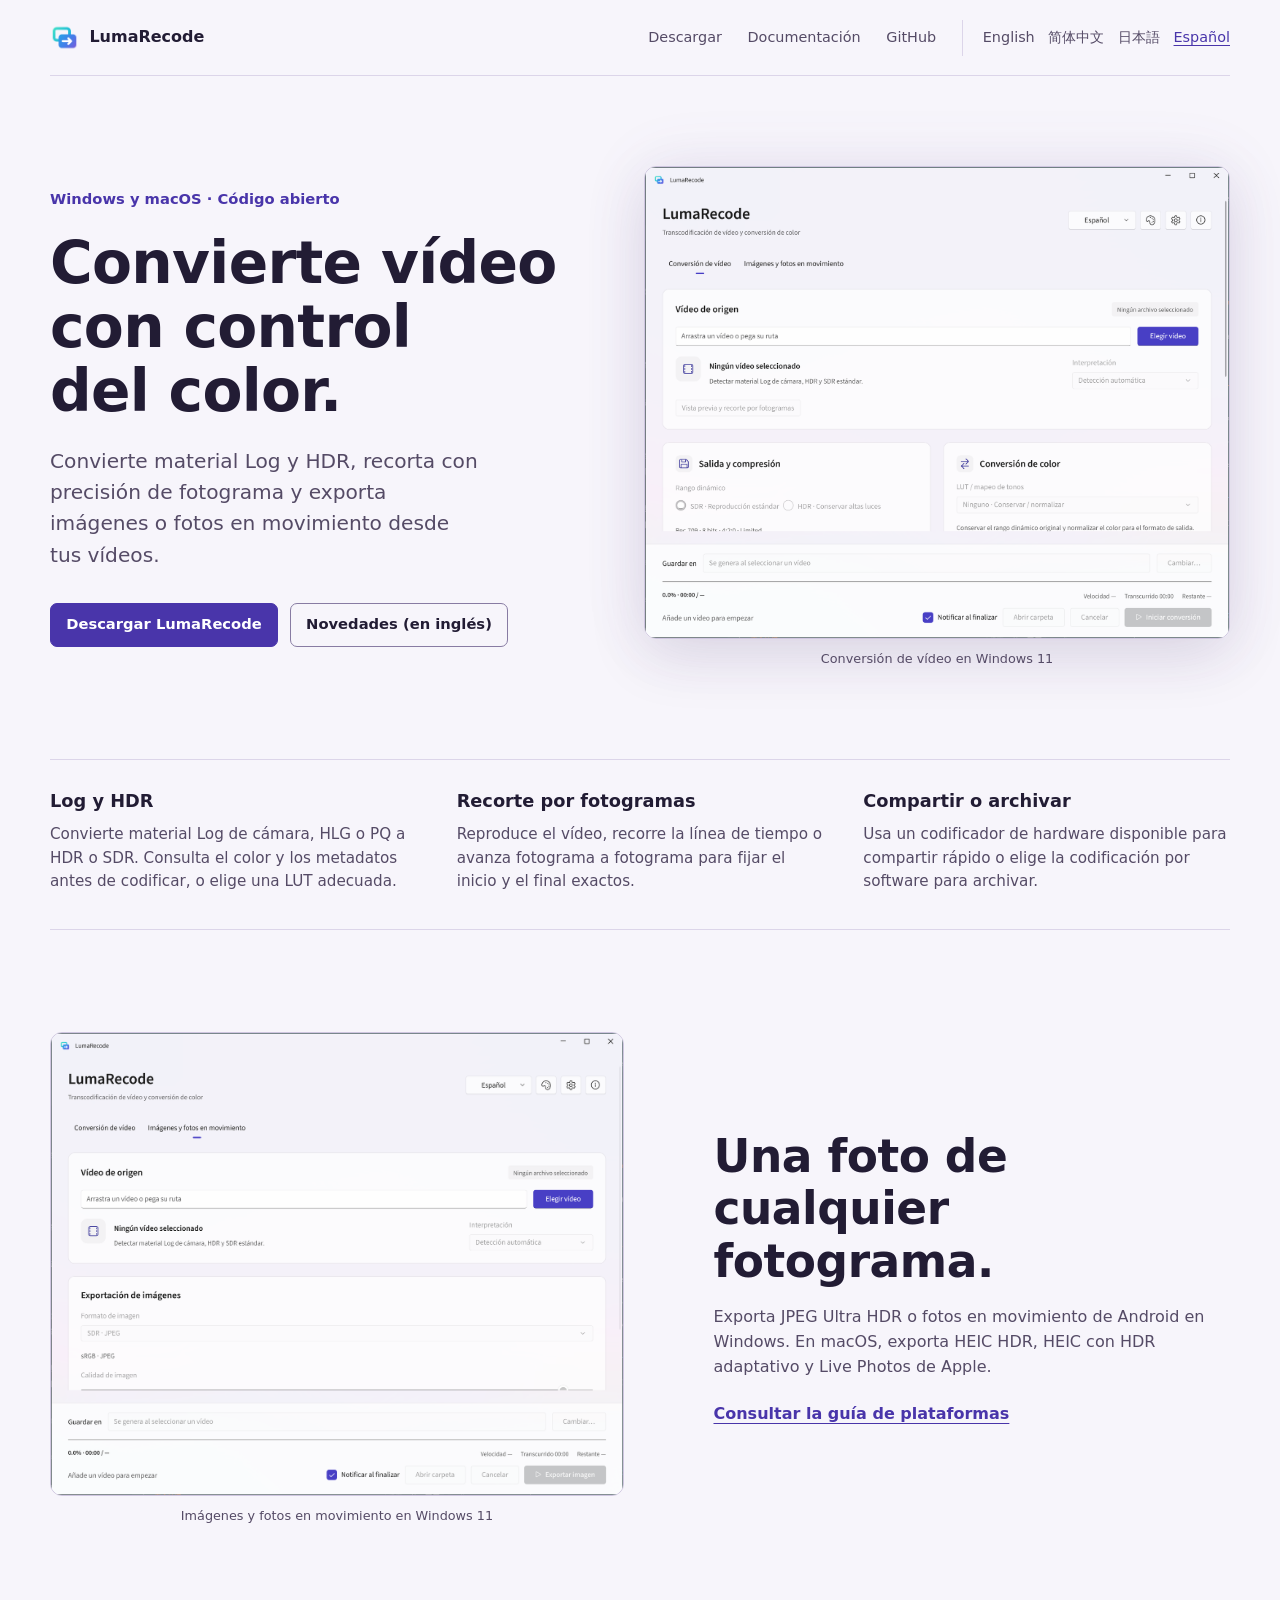
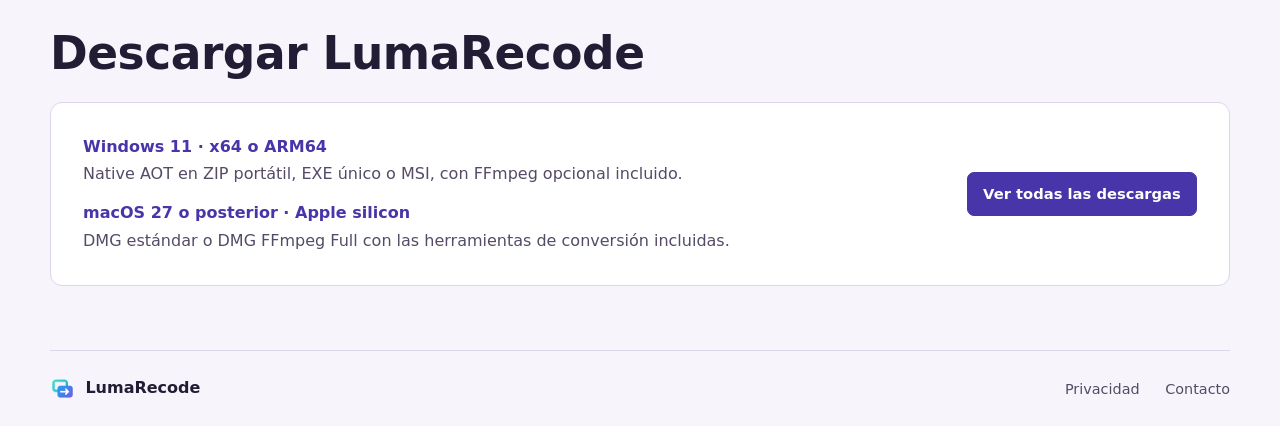
==== site/es/index.html @ 0689e2ec "Localize the website and follow the system appearance Co-authored-by: codex <197952311+codex@users.n" ====
<!doctype html>
<html lang="es">
<head>
  <meta charset="utf-8">
  <meta name="viewport" content="width=device-width, initial-scale=1">
  <meta name="color-scheme" content="light dark">
  <meta name="description" content="LumaRecode es un transcodificador de vídeo de código abierto para Windows y macOS. Convierte material Log y HDR, recorta por fotogramas y exporta imágenes.">
  <link rel="canonical" href="https://lumarecode.miku552.top/es/">
  <link rel="alternate" hreflang="en" href="https://lumarecode.miku552.top/">
  <link rel="alternate" hreflang="zh-Hans" href="https://lumarecode.miku552.top/zh/">
  <link rel="alternate" hreflang="ja" href="https://lumarecode.miku552.top/ja/">
  <link rel="alternate" hreflang="es" href="https://lumarecode.miku552.top/es/">
  <link rel="alternate" hreflang="x-default" href="https://lumarecode.miku552.top/">
  <script src="../language.js"></script>
  <link rel="icon" href="../assets/lumarecode.png" type="image/png">
  <link rel="stylesheet" href="../style.css">
  <title>LumaRecode · Transcodificación de vídeo para Windows y macOS</title>
</head>
<body>
  <a class="skip" href="#main">Saltar al contenido</a>
  <header class="wrap topbar">
    <a class="brand" href="./"><img src="../assets/lumarecode.png" width="29" height="29" alt="">LumaRecode</a>
    <div class="site-nav">
      <nav aria-label="Principal">
        <a href="#downloads">Descargar</a>
        <a href="https://github.com/MIKU552/LumaRecode/blob/main/docs/readme/es.md">Documentación</a>
        <a href="https://github.com/MIKU552/LumaRecode">GitHub</a>
      </nav>
      <nav class="locale-nav" aria-label="Idioma">
        <a href="../?lang=en" data-language="en" lang="en" hreflang="en">English</a>
        <a href="../zh/" data-language="zh" lang="zh-Hans" hreflang="zh-Hans">简体中文</a>
        <a href="../ja/" data-language="ja" lang="ja" hreflang="ja">日本語</a>
        <a href="./" data-language="es" lang="es" hreflang="es" aria-current="page">Español</a>
      </nav>
    </div>
  </header>
  <main id="main">
    <section class="wrap hero">
      <div class="intro">
        <p class="platforms">Windows y macOS · Código abierto</p>
        <h1>Convierte vídeo con control del color.</h1>
        <p class="lede">Convierte material Log y HDR, recorta con precisión de fotograma y exporta imágenes o fotos en movimiento desde tus vídeos.</p>
        <div class="actions">
          <a class="button filled" href="#downloads">Descargar LumaRecode</a>
          <a class="button" href="https://github.com/MIKU552/LumaRecode/blob/main/CHANGELOG.md#english" hreflang="en">Novedades (en inglés)</a>
        </div>
      </div>
      <figure class="hero-shot">
        <picture>
          <source media="(prefers-color-scheme: light)" srcset="../assets/windows-conversion-es-light.webp">
          <img src="../assets/windows-conversion-es.webp" width="1600" height="1291" fetchpriority="high" alt="Interfaz en español de LumaRecode para Windows, con el vídeo de origen y las opciones de conversión">
        </picture>
        <figcaption>Conversión de vídeo en Windows 11</figcaption>
      </figure>
    </section>
    <section class="wrap workflow" aria-label="Funciones">
      <div>
        <h2>Log y HDR</h2>
        <p>Convierte material Log de cámara, HLG o PQ a HDR o SDR. Consulta el color y los metadatos antes de codificar, o elige una LUT adecuada.</p>
      </div>
      <div>
        <h2>Recorte por fotogramas</h2>
        <p>Reproduce el vídeo, recorre la línea de tiempo o avanza fotograma a fotograma para fijar el inicio y el final exactos.</p>
      </div>
      <div>
        <h2>Compartir o archivar</h2>
        <p>Usa un codificador de hardware disponible para compartir rápido o elige la codificación por software para archivar.</p>
      </div>
    </section>
    <section class="wrap photos">
      <figure>
        <picture>
          <source media="(prefers-color-scheme: light)" srcset="../assets/windows-photos-es-light.webp">
          <img src="../assets/windows-photos-es.webp" width="1400" height="1129" loading="lazy" alt="Pestaña Imágenes y fotos en movimiento en la versión de LumaRecode para Windows en español">
        </picture>
        <figcaption>Imágenes y fotos en movimiento en Windows 11</figcaption>
      </figure>
      <div>
        <h2>Una foto de cualquier fotograma.</h2>
        <p>Exporta JPEG Ultra HDR o fotos en movimiento de Android en Windows. En macOS, exporta HEIC HDR, HEIC con HDR adaptativo y Live Photos de Apple.</p>
        <a class="text-link" href="https://github.com/MIKU552/LumaRecode/blob/main/docs/readme/es.md">Consultar la guía de plataformas</a>
      </div>
    </section>
    <section class="wrap downloads" id="downloads">
      <h2>Descargar LumaRecode</h2>
      <div class="download-panel">
        <dl class="download-platforms">
          <div>
            <dt>Windows 11 · x64 o ARM64</dt>
            <dd>Native AOT en ZIP portátil, EXE único o MSI, con FFmpeg opcional incluido.</dd>
          </div>
          <div>
            <dt>macOS 27 o posterior · Apple silicon</dt>
            <dd>DMG estándar o DMG FFmpeg Full con las herramientas de conversión incluidas.</dd>
          </div>
        </dl>
        <a class="button filled" href="https://github.com/MIKU552/LumaRecode/releases/latest">Ver todas las descargas</a>
      </div>
    </section>
  </main>
  <footer class="wrap footer">
    <a class="brand" href="./"><img src="../assets/lumarecode.png" width="25" height="25" alt="">LumaRecode</a>
    <nav aria-label="LumaRecode">
      <a href="../privacy.html#es">Privacidad</a>
      <a href="mailto:lumarecode@miku552.top">Contacto</a>
    </nav>
  </footer>
</body>
</html>
---- site/style.css ----
:root {
  color-scheme: dark;
  font-family: system-ui, "Segoe UI", sans-serif;
  color: var(--text);
  background: #101017;
  --text: #f7f5ff;
  --muted: #b7b4c9;
  --line: #2c293b;
  --accent: #d1c2fb;
  --panel: #191823;
  --button-border: #494359;
  --button-hover: #252233;
  --button-hover-border: #82749d;
  --filled-text: #201733;
  --filled-hover: #e4d9ff;
  --image-border: #454158;
  --hero-shadow: 0 18px 68px #030208b0, 0 0 86px #51459832;
}

@media (prefers-color-scheme: light) {
  :root {
    color-scheme: light;
    background: #f7f5fb;
    --text: #221c34;
    --muted: #554b66;
    --line: #dcd5e9;
    --accent: #4935aa;
    --panel: #fff;
    --button-border: #887ca3;
    --button-hover: #eee9f8;
    --button-hover-border: #695b88;
    --filled-text: #fff;
    --filled-hover: #382682;
    --image-border: #cfc6e0;
    --hero-shadow: 0 18px 58px #3c25501f, 0 0 68px #7861b415;
  }
}

*, *::before, *::after { box-sizing: border-box; }
body { margin: 0; line-height: 1.55; }
a { color: inherit; text-underline-offset: .22em; }
a:focus-visible { outline: 2px solid var(--accent); outline-offset: 5px; }
img { display: block; max-width: 100%; height: auto; }
figure, h1, h2, h3, p { margin: 0; }
.wrap { width: min(1180px, calc(100% - 64px)); margin-inline: auto; }
.skip { position: absolute; left: 1rem; top: -5rem; padding: .7rem; background: var(--panel); z-index: 2; }
.skip:focus { top: 1rem; }

.topbar, .footer {
  display: flex;
  justify-content: space-between;
  align-items: center;
  gap: 1.5rem;
  min-height: 76px;
  padding-block: 16px;
}
.topbar { border-bottom: 1px solid var(--line); }
.brand { display: inline-flex; align-items: center; gap: .65rem; font-weight: 700; text-decoration: none; }
nav { display: flex; flex-wrap: wrap; gap: .65rem 1.6rem; color: var(--muted); font-size: .9rem; }
nav a { text-decoration: none; }
nav a:hover { color: var(--text); text-decoration: underline; }
.site-nav { display: flex; flex-wrap: wrap; gap: .55rem 1.6rem; align-items: center; justify-content: flex-end; }
.locale-nav { border-inline-start: 1px solid var(--line); padding-inline-start: 1.25rem; gap: .15rem .85rem; }
.locale-nav a { display: inline-flex; min-height: 36px; align-items: center; }
.locale-nav [aria-current="page"] { color: var(--accent); text-decoration: underline; }

.hero {
  display: grid;
  grid-template-columns: minmax(0, .95fr) minmax(0, 1.05fr);
  align-items: center;
  gap: clamp(2rem, 5vw, 5rem);
  padding-block: clamp(3.2rem, 7vw, 6.6rem);
}
.platforms { color: var(--accent); font-size: .92rem; font-weight: 600; }
.platforms { margin-bottom: 1.3rem; }
h1 {
  font-size: clamp(2.35rem, 4.55vw, 4.125rem);
  font-weight: 680;
  letter-spacing: -.012em;
  line-height: 1.1;
  text-wrap: balance;
}
h1:lang(zh), h1:lang(ja) { letter-spacing: .028em; line-height: 1.15; }
.hero h1:lang(en) { font-size: clamp(2.25rem, 4.15vw, 3.5rem); }
.lede { margin-top: 1.4rem; max-width: 34ch; font-size: clamp(1.06rem, 1.6vw, 1.26rem); }
p, figcaption { color: var(--muted); }
.actions { display: flex; flex-wrap: wrap; gap: .75rem; margin-top: 2rem; }
.button {
  display: inline-flex;
  align-items: center;
  justify-content: center;
  min-height: 44px;
  padding: .58rem .95rem;
  border: 1px solid var(--button-border);
  border-radius: 7px;
  font-size: .92rem;
  font-weight: 650;
  text-decoration: none;
}
.button:hover { background: var(--button-hover); border-color: var(--button-hover-border); }
.button.filled { border-color: var(--accent); background: var(--accent); color: var(--filled-text); }
.button.filled:hover { background: var(--filled-hover); }
.hero-shot img, .photos img {
  width: 100%;
  border: 1px solid var(--image-border);
  border-radius: 12px;
}
.hero-shot img { box-shadow: var(--hero-shadow); }
figcaption { margin-top: .65rem; text-align: center; font-size: .8rem; }

.workflow {
  display: grid;
  grid-template-columns: repeat(3, minmax(0, 1fr));
  gap: 1.6rem 2.5rem;
  padding-block: 1.8rem 2.2rem;
  border-block: 1px solid var(--line);
}
.workflow h2 { margin-bottom: .45rem; font-size: 1.11rem; }
.workflow p { font-size: .95rem; }
.photos {
  display: grid;
  grid-template-columns: minmax(0, 1fr) minmax(0, .9fr);
  align-items: center;
  gap: clamp(2rem, 7vw, 6rem);
  padding-block: clamp(3.5rem, 8vw, 7rem);
}
.photos h2, .downloads h2 { font-size: clamp(1.9rem, 3.55vw, 3.3rem); line-height: 1.15; letter-spacing: -.01em; }
.photos h2:lang(zh), .photos h2:lang(ja), .downloads h2:lang(zh), .downloads h2:lang(ja) { letter-spacing: .02em; }
.photos p { margin-block: 1.1rem 1.4rem; }
.text-link { color: var(--accent); font-weight: 600; }
.downloads { scroll-margin-top: 1.5rem; padding-bottom: 4rem; }
.download-panel {
  display: grid;
  grid-template-columns: minmax(0, 1fr) auto;
  align-items: center;
  gap: 1.25rem 2rem;
  margin-top: 1.35rem;
  padding: clamp(1.15rem, 3vw, 2rem);
  border: 1px solid var(--line);
  border-radius: 12px;
  background: var(--panel);
}
.download-platforms { display: grid; gap: .9rem; margin: 0; }
.download-platforms dt { color: var(--accent); font-weight: 600; }
.download-platforms dd { margin: .15rem 0 0; color: var(--muted); }
.footer { border-top: 1px solid var(--line); }
.policy { max-width: 780px; padding-block: 3rem; }
.policy section + section { margin-top: 3.5rem; }
.policy h1 { font-size: clamp(2rem, 5vw, 3rem); }
.policy h2 { font-size: 1.25rem; margin-top: 1.8rem; }
.policy p { margin-top: .7rem; }

@media (max-width: 830px) {
  .wrap { width: calc(100% - 40px); }
  .hero, .photos { grid-template-columns: 1fr; gap: 1.8rem; }
  .hero .lede { max-width: 50ch; }
  .photos > div { order: -1; }
}

@media (max-width: 560px) {
  .topbar, .footer { align-items: flex-start; flex-direction: column; gap: .9rem; }
  nav { gap: .55rem 1.05rem; }
  .site-nav { justify-content: flex-start; }
  .locale-nav { border-inline-start: 0; padding-inline-start: 0; }
  .workflow, .download-panel { grid-template-columns: 1fr; }
  .download-panel .button { justify-self: start; }
}

@media (max-width: 360px) {
  .headline-break { display: none; }
}
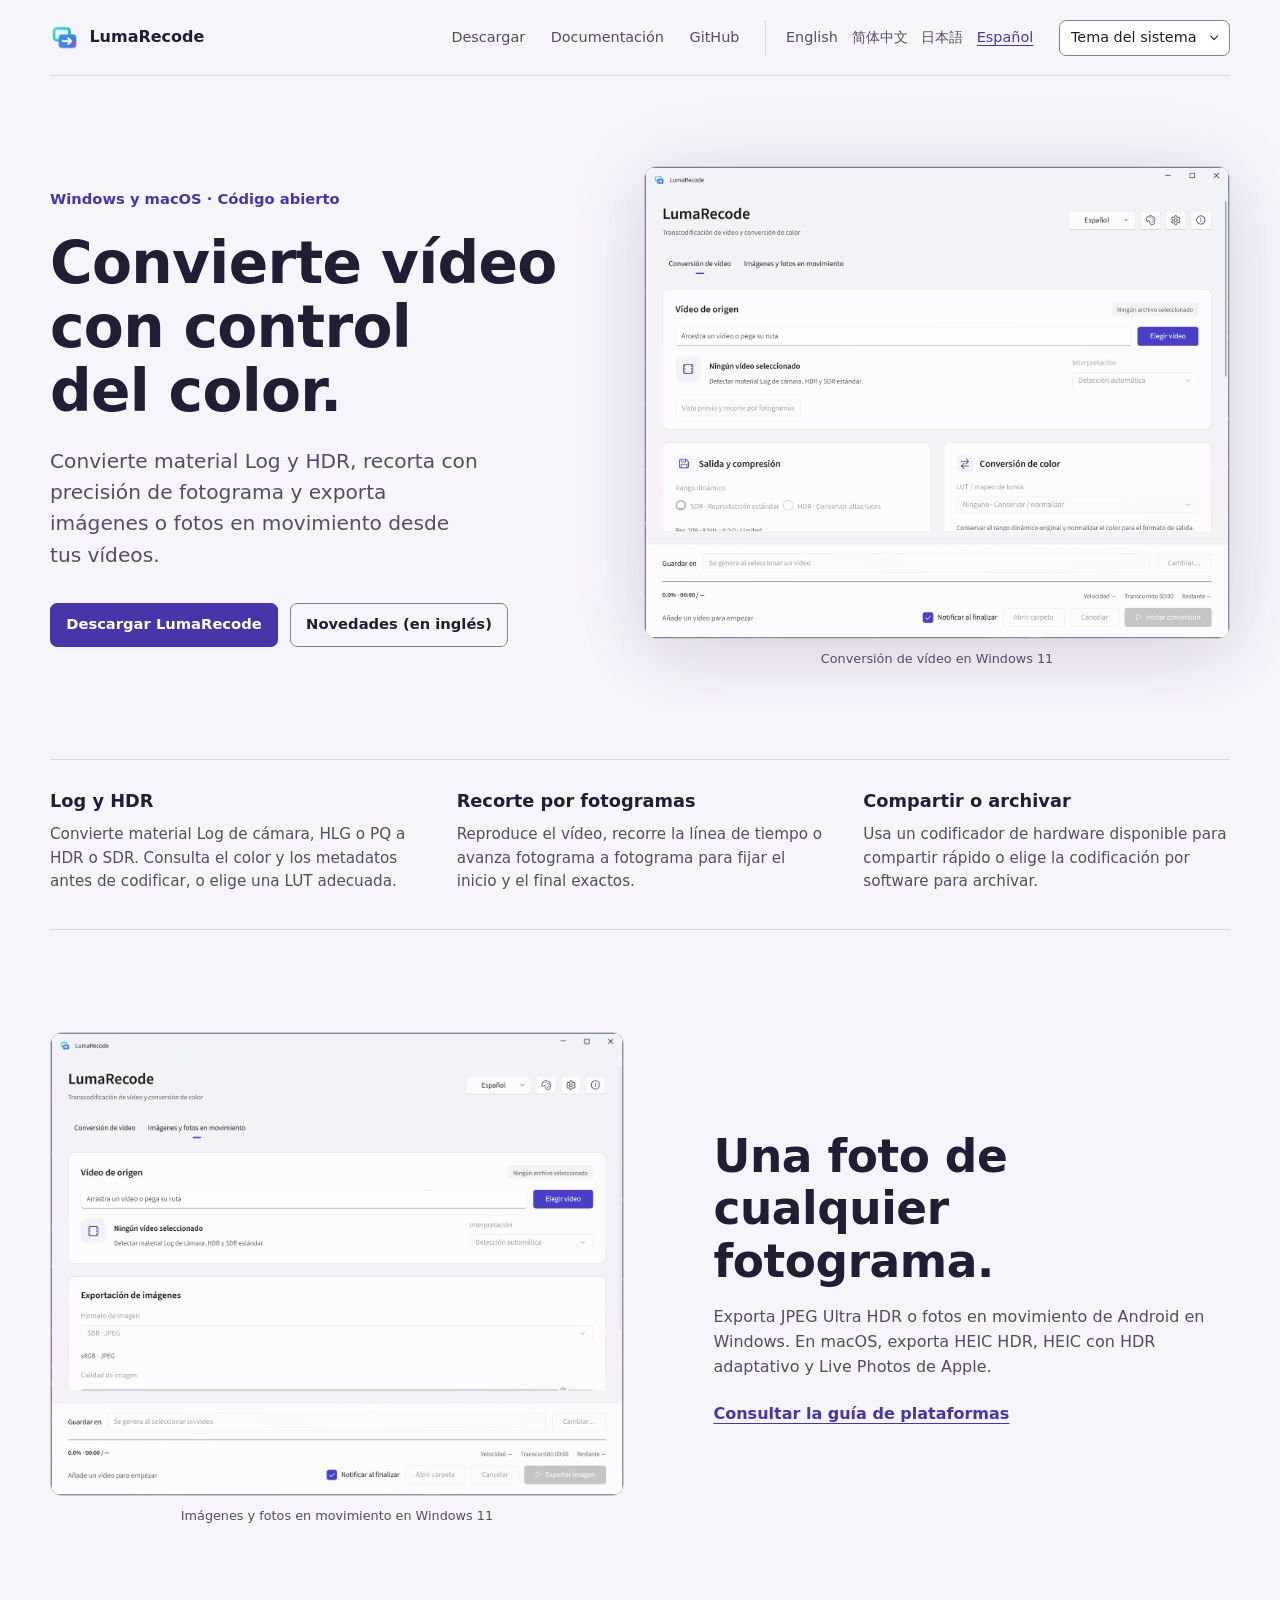
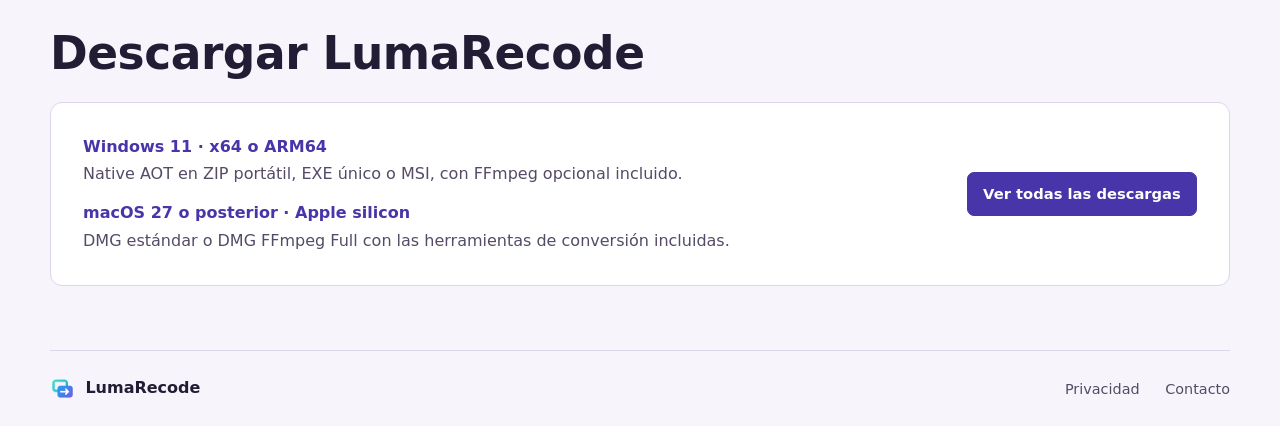
==== commit 07e5e7a2: "Add a persistent system, light and dark theme selector Co-authored-by: codex <197952311+codex@users." ====
--- a/site/es/index.html
+++ b/site/es/index.html
@@ -13,6 +13,7 @@
   <link rel="alternate" hreflang="x-default" href="https://lumarecode.miku552.top/">
   <script src="../language.js"></script>
   <link rel="icon" href="../assets/lumarecode.png" type="image/png">
+  <script src="../appearance.js"></script>
   <link rel="stylesheet" href="../style.css">
   <title>LumaRecode · Transcodificación de vídeo para Windows y macOS</title>
 </head>
@@ -32,6 +33,13 @@
         <a href="../ja/" data-language="ja" lang="ja" hreflang="ja">日本語</a>
         <a href="./" data-language="es" lang="es" hreflang="es" aria-current="page">Español</a>
       </nav>
+      <div class="theme-picker" hidden>
+        <select aria-label="Apariencia">
+          <option value="system">Tema del sistema</option>
+          <option value="light">Tema claro</option>
+          <option value="dark">Tema oscuro</option>
+        </select>
+      </div>
     </div>
   </header>
   <main id="main">
@@ -47,7 +55,7 @@
       </div>
       <figure class="hero-shot">
         <picture>
-          <source media="(prefers-color-scheme: light)" srcset="../assets/windows-conversion-es-light.webp">
+          <source data-light-screenshot media="(prefers-color-scheme: light)" srcset="../assets/windows-conversion-es-light.webp">
           <img src="../assets/windows-conversion-es.webp" width="1600" height="1291" fetchpriority="high" alt="Interfaz en español de LumaRecode para Windows, con el vídeo de origen y las opciones de conversión">
         </picture>
         <figcaption>Conversión de vídeo en Windows 11</figcaption>
@@ -70,7 +78,7 @@
     <section class="wrap photos">
       <figure>
         <picture>
-          <source media="(prefers-color-scheme: light)" srcset="../assets/windows-photos-es-light.webp">
+          <source data-light-screenshot media="(prefers-color-scheme: light)" srcset="../assets/windows-photos-es-light.webp">
           <img src="../assets/windows-photos-es.webp" width="1400" height="1129" loading="lazy" alt="Pestaña Imágenes y fotos en movimiento en la versión de LumaRecode para Windows en español">
         </picture>
         <figcaption>Imágenes y fotos en movimiento en Windows 11</figcaption>
--- a/site/style.css
+++ b/site/style.css
@@ -1,45 +1,30 @@
 :root {
-  color-scheme: dark;
+  color-scheme: light dark;
   font-family: system-ui, "Segoe UI", sans-serif;
   color: var(--text);
-  background: #101017;
-  --text: #f7f5ff;
-  --muted: #b7b4c9;
-  --line: #2c293b;
-  --accent: #d1c2fb;
-  --panel: #191823;
-  --button-border: #494359;
-  --button-hover: #252233;
-  --button-hover-border: #82749d;
-  --filled-text: #201733;
-  --filled-hover: #e4d9ff;
-  --image-border: #454158;
-  --hero-shadow: 0 18px 68px #030208b0, 0 0 86px #51459832;
+  background: light-dark(#f7f5fb, #101017);
+  --text: light-dark(#221c34, #f7f5ff);
+  --muted: light-dark(#554b66, #b7b4c9);
+  --line: light-dark(#dcd5e9, #2c293b);
+  --accent: light-dark(#4935aa, #d1c2fb);
+  --panel: light-dark(#fff, #191823);
+  --button-border: light-dark(#887ca3, #494359);
+  --button-hover: light-dark(#eee9f8, #252233);
+  --button-hover-border: light-dark(#695b88, #82749d);
+  --filled-text: light-dark(#fff, #201733);
+  --filled-hover: light-dark(#382682, #e4d9ff);
+  --image-border: light-dark(#cfc6e0, #454158);
+  --image-shadow: light-dark(#3c25501f, #030208b0);
+  --image-glow: light-dark(#7861b415, #51459832);
 }
 
-@media (prefers-color-scheme: light) {
-  :root {
-    color-scheme: light;
-    background: #f7f5fb;
-    --text: #221c34;
-    --muted: #554b66;
-    --line: #dcd5e9;
-    --accent: #4935aa;
-    --panel: #fff;
-    --button-border: #887ca3;
-    --button-hover: #eee9f8;
-    --button-hover-border: #695b88;
-    --filled-text: #fff;
-    --filled-hover: #382682;
-    --image-border: #cfc6e0;
-    --hero-shadow: 0 18px 58px #3c25501f, 0 0 68px #7861b415;
-  }
-}
+:root[data-appearance="light"] { color-scheme: light; }
+:root[data-appearance="dark"] { color-scheme: dark; }
 
 *, *::before, *::after { box-sizing: border-box; }
 body { margin: 0; line-height: 1.55; }
 a { color: inherit; text-underline-offset: .22em; }
-a:focus-visible { outline: 2px solid var(--accent); outline-offset: 5px; }
+a:focus-visible, .theme-picker select:focus-visible { outline: 2px solid var(--accent); outline-offset: 5px; }
 img { display: block; max-width: 100%; height: auto; }
 figure, h1, h2, h3, p { margin: 0; }
 .wrap { width: min(1180px, calc(100% - 64px)); margin-inline: auto; }
@@ -63,6 +48,33 @@
 .locale-nav { border-inline-start: 1px solid var(--line); padding-inline-start: 1.25rem; gap: .15rem .85rem; }
 .locale-nav a { display: inline-flex; min-height: 36px; align-items: center; }
 .locale-nav [aria-current="page"] { color: var(--accent); text-decoration: underline; }
+.theme-picker { display: inline-flex; position: relative; }
+.theme-picker[hidden] { display: none; }
+.theme-picker select {
+  appearance: none;
+  min-height: 36px;
+  padding: .28rem 2rem .28rem .7rem;
+  border: 1px solid var(--button-border);
+  border-radius: 7px;
+  background: var(--panel);
+  color: var(--text);
+  font: inherit;
+  font-size: .9rem;
+  cursor: pointer;
+}
+.theme-picker select:hover { background: var(--button-hover); border-color: var(--button-hover-border); }
+.theme-picker::after {
+  content: "";
+  position: absolute;
+  top: calc(50% - .28rem);
+  right: .8rem;
+  width: .38rem;
+  height: .38rem;
+  border-right: 1px solid;
+  border-bottom: 1px solid;
+  transform: rotate(45deg);
+  pointer-events: none;
+}
 
 .hero {
   display: grid;
@@ -105,7 +117,7 @@
   border: 1px solid var(--image-border);
   border-radius: 12px;
 }
-.hero-shot img { box-shadow: var(--hero-shadow); }
+.hero-shot img { box-shadow: 0 18px 68px var(--image-shadow), 0 0 86px var(--image-glow); }
 figcaption { margin-top: .65rem; text-align: center; font-size: .8rem; }
 
 .workflow {
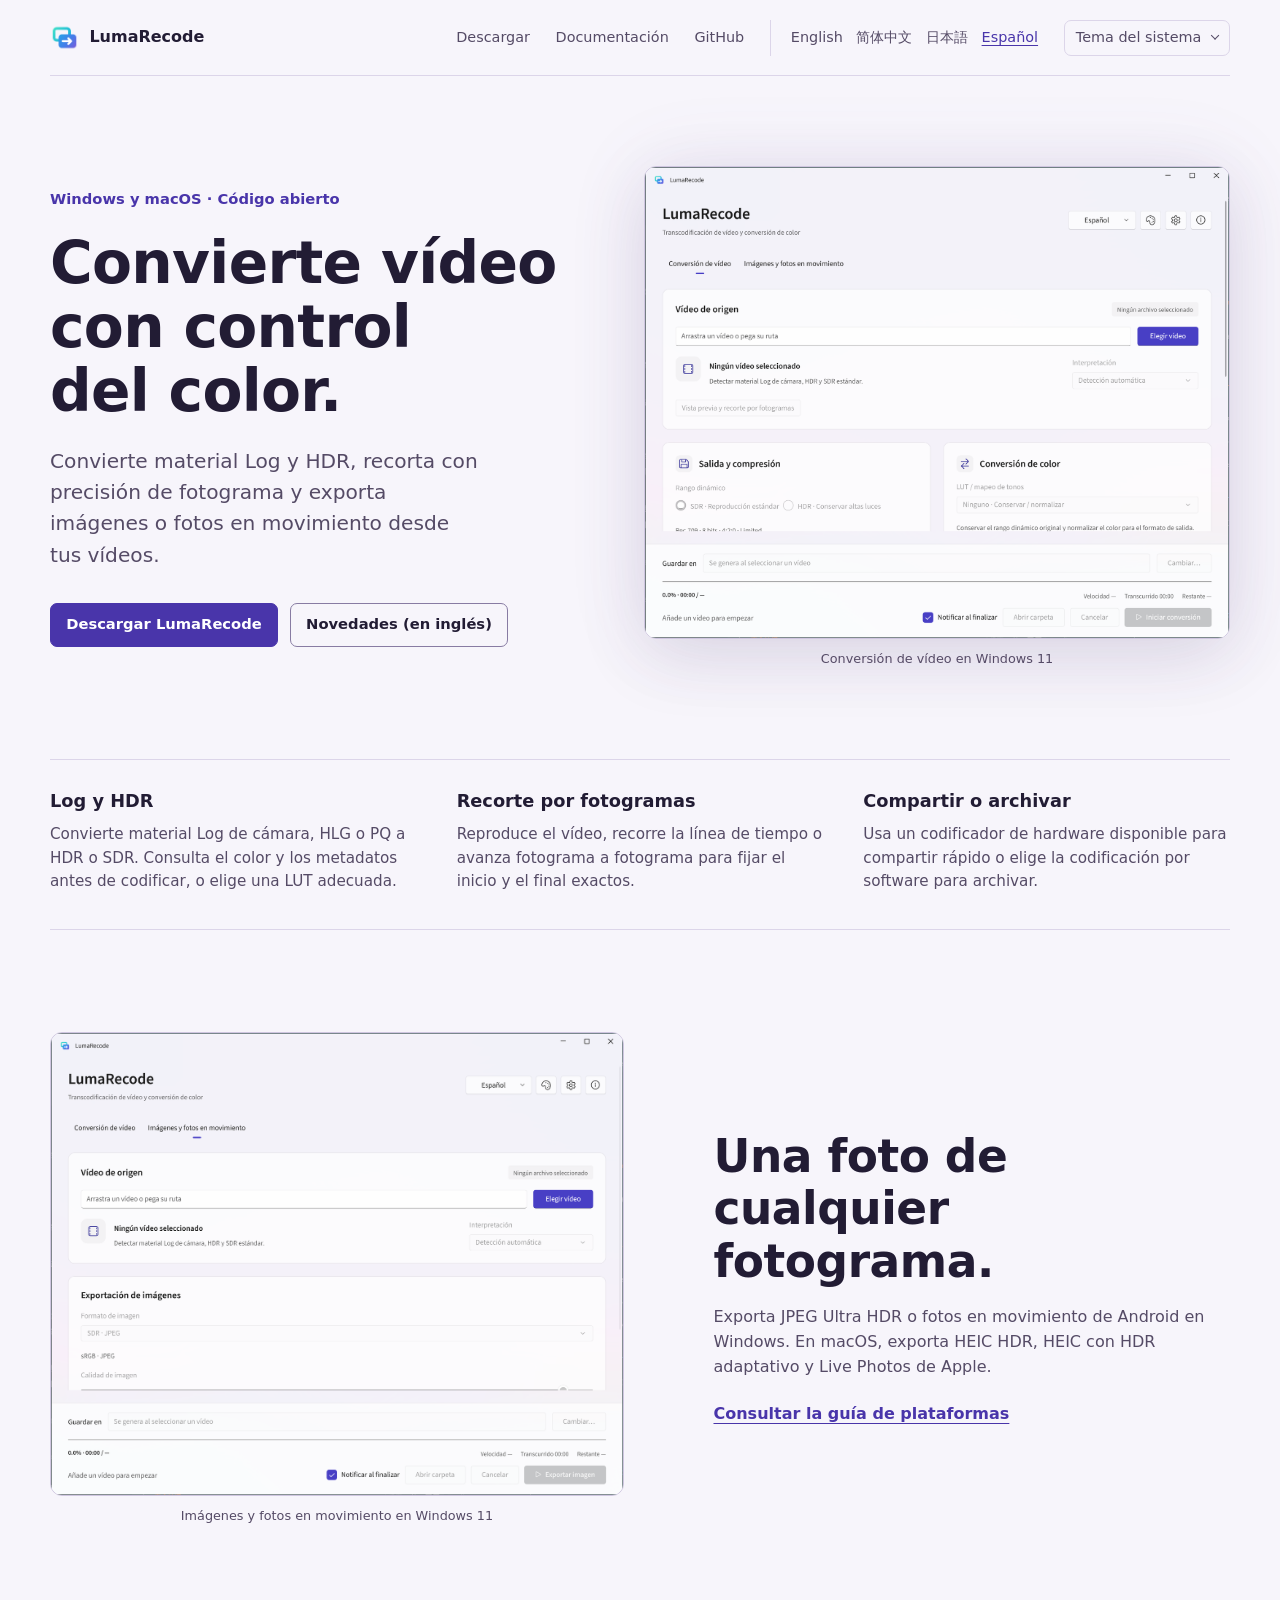
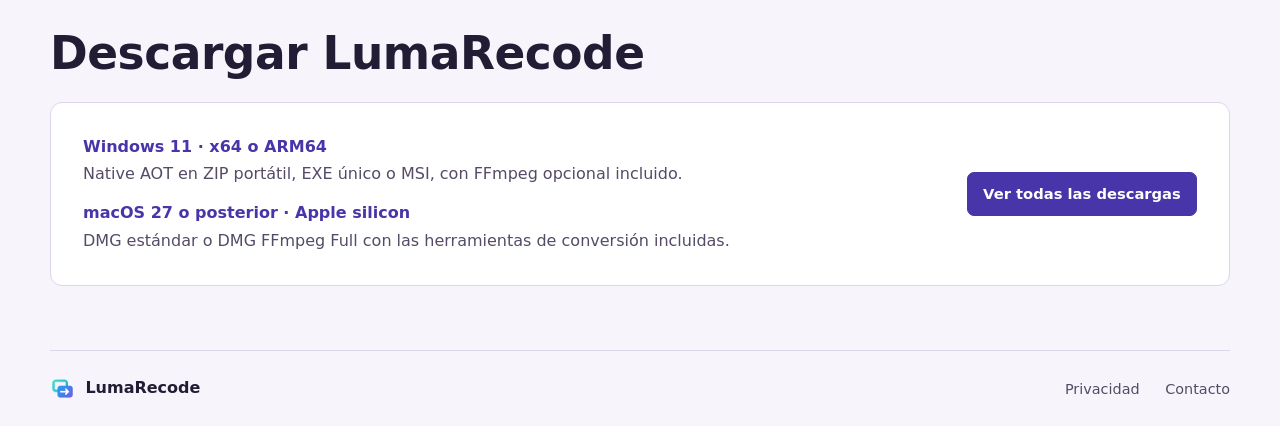
==== commit f8e28244: "Match the website appearance menu to the navigation Co-authored-by: codex <197952311+codex@users.nor" ====
--- a/site/es/index.html
+++ b/site/es/index.html
@@ -13,8 +13,8 @@
   <link rel="alternate" hreflang="x-default" href="https://lumarecode.miku552.top/">
   <script src="../language.js"></script>
   <link rel="icon" href="../assets/lumarecode.png" type="image/png">
-  <script src="../appearance.js"></script>
-  <link rel="stylesheet" href="../style.css">
+  <script src="../appearance.js?v=2"></script>
+  <link rel="stylesheet" href="../style.css?v=2">
   <title>LumaRecode · Transcodificación de vídeo para Windows y macOS</title>
 </head>
 <body>
@@ -33,13 +33,14 @@
         <a href="../ja/" data-language="ja" lang="ja" hreflang="ja">日本語</a>
         <a href="./" data-language="es" lang="es" hreflang="es" aria-current="page">Español</a>
       </nav>
-      <div class="theme-picker" hidden>
-        <select aria-label="Apariencia">
-          <option value="system">Tema del sistema</option>
-          <option value="light">Tema claro</option>
-          <option value="dark">Tema oscuro</option>
-        </select>
-      </div>
+      <details class="theme-picker" data-label="Apariencia" hidden>
+        <summary>Tema del sistema</summary>
+        <div class="theme-menu" role="group" aria-label="Apariencia">
+          <button type="button" data-mode="system" aria-pressed="true">Tema del sistema</button>
+          <button type="button" data-mode="light" aria-pressed="false">Tema claro</button>
+          <button type="button" data-mode="dark" aria-pressed="false">Tema oscuro</button>
+        </div>
+      </details>
     </div>
   </header>
   <main id="main">
--- a/site/style.css
+++ b/site/style.css
@@ -1,30 +1,45 @@
 :root {
-  color-scheme: light dark;
+  color-scheme: dark;
   font-family: system-ui, "Segoe UI", sans-serif;
   color: var(--text);
-  background: light-dark(#f7f5fb, #101017);
-  --text: light-dark(#221c34, #f7f5ff);
-  --muted: light-dark(#554b66, #b7b4c9);
-  --line: light-dark(#dcd5e9, #2c293b);
-  --accent: light-dark(#4935aa, #d1c2fb);
-  --panel: light-dark(#fff, #191823);
-  --button-border: light-dark(#887ca3, #494359);
-  --button-hover: light-dark(#eee9f8, #252233);
-  --button-hover-border: light-dark(#695b88, #82749d);
-  --filled-text: light-dark(#fff, #201733);
-  --filled-hover: light-dark(#382682, #e4d9ff);
-  --image-border: light-dark(#cfc6e0, #454158);
-  --image-shadow: light-dark(#3c25501f, #030208b0);
-  --image-glow: light-dark(#7861b415, #51459832);
-}
-
-:root[data-appearance="light"] { color-scheme: light; }
-:root[data-appearance="dark"] { color-scheme: dark; }
+  background: #101017;
+  --text: #f7f5ff;
+  --muted: #b7b4c9;
+  --line: #2c293b;
+  --accent: #d1c2fb;
+  --panel: #191823;
+  --button-border: #494359;
+  --button-hover: #252233;
+  --button-hover-border: #82749d;
+  --filled-text: #201733;
+  --filled-hover: #e4d9ff;
+  --image-border: #454158;
+  --image-shadow: #030208b0;
+  --image-glow: #51459832;
+}
+
+:root[data-appearance="light"] {
+  color-scheme: light;
+  background: #f7f5fb;
+  --text: #221c34;
+  --muted: #554b66;
+  --line: #dcd5e9;
+  --accent: #4935aa;
+  --panel: #fff;
+  --button-border: #887ca3;
+  --button-hover: #eee9f8;
+  --button-hover-border: #695b88;
+  --filled-text: #fff;
+  --filled-hover: #382682;
+  --image-border: #cfc6e0;
+  --image-shadow: #3c25501f;
+  --image-glow: #7861b415;
+}
 
 *, *::before, *::after { box-sizing: border-box; }
 body { margin: 0; line-height: 1.55; }
 a { color: inherit; text-underline-offset: .22em; }
-a:focus-visible, .theme-picker select:focus-visible { outline: 2px solid var(--accent); outline-offset: 5px; }
+a:focus-visible, .theme-picker :focus-visible { outline: 2px solid var(--accent); outline-offset: 3px; }
 img { display: block; max-width: 100%; height: auto; }
 figure, h1, h2, h3, p { margin: 0; }
 .wrap { width: min(1180px, calc(100% - 64px)); margin-inline: auto; }
@@ -48,32 +63,73 @@
 .locale-nav { border-inline-start: 1px solid var(--line); padding-inline-start: 1.25rem; gap: .15rem .85rem; }
 .locale-nav a { display: inline-flex; min-height: 36px; align-items: center; }
 .locale-nav [aria-current="page"] { color: var(--accent); text-decoration: underline; }
-.theme-picker { display: inline-flex; position: relative; }
-.theme-picker[hidden] { display: none; }
-.theme-picker select {
-  appearance: none;
+.theme-picker { position: relative; font-size: .9rem; }
+.theme-picker summary {
+  display: flex;
+  align-items: center;
+  gap: .65rem;
   min-height: 36px;
-  padding: .28rem 2rem .28rem .7rem;
-  border: 1px solid var(--button-border);
+  padding: .25rem .7rem;
+  border: 1px solid var(--line);
   border-radius: 7px;
-  background: var(--panel);
-  color: var(--text);
-  font: inherit;
-  font-size: .9rem;
+  color: var(--muted);
+  list-style: none;
   cursor: pointer;
 }
-.theme-picker select:hover { background: var(--button-hover); border-color: var(--button-hover-border); }
-.theme-picker::after {
+.theme-picker summary::-webkit-details-marker { display: none; }
+.theme-picker summary::after {
   content: "";
-  position: absolute;
-  top: calc(50% - .28rem);
-  right: .8rem;
   width: .38rem;
   height: .38rem;
   border-right: 1px solid;
   border-bottom: 1px solid;
-  transform: rotate(45deg);
-  pointer-events: none;
+  transform: translateY(-.1rem) rotate(45deg);
+}
+.theme-picker summary:hover, .theme-picker[open] summary {
+  background: var(--panel);
+  border-color: var(--button-border);
+  color: var(--text);
+}
+.theme-menu {
+  position: absolute;
+  z-index: 3;
+  inset-block-start: calc(100% + .4rem);
+  inset-inline-end: 0;
+  display: grid;
+  gap: .15rem;
+  min-width: max(100%, 9rem);
+  padding: .35rem;
+  background: var(--panel);
+  border: 1px solid var(--line);
+  border-radius: 9px;
+  box-shadow: 0 .65rem 1.7rem var(--image-shadow);
+}
+.theme-menu button {
+  display: flex;
+  align-items: center;
+  justify-content: space-between;
+  gap: .95rem;
+  min-height: 36px;
+  padding: .35rem .6rem;
+  border: 0;
+  border-radius: 5px;
+  background: transparent;
+  color: var(--text);
+  font: inherit;
+  text-align: start;
+  white-space: nowrap;
+  cursor: pointer;
+}
+.theme-menu button:hover, .theme-menu [aria-pressed="true"] { background: var(--button-hover); }
+.theme-picker:not([open]) .theme-menu { display: none; }
+.theme-menu [aria-pressed="true"] { color: var(--accent); font-weight: 650; }
+.theme-menu [aria-pressed="true"]::after {
+  content: "";
+  width: .34rem;
+  height: .62rem;
+  border-right: 1.5px solid;
+  border-bottom: 1.5px solid;
+  transform: translateY(-.1rem) rotate(40deg);
 }
 
 .hero {
@@ -174,6 +230,7 @@
   nav { gap: .55rem 1.05rem; }
   .site-nav { justify-content: flex-start; }
   .locale-nav { border-inline-start: 0; padding-inline-start: 0; }
+  .theme-menu { inset-inline: 0 auto; }
   .workflow, .download-panel { grid-template-columns: 1fr; }
   .download-panel .button { justify-self: start; }
 }
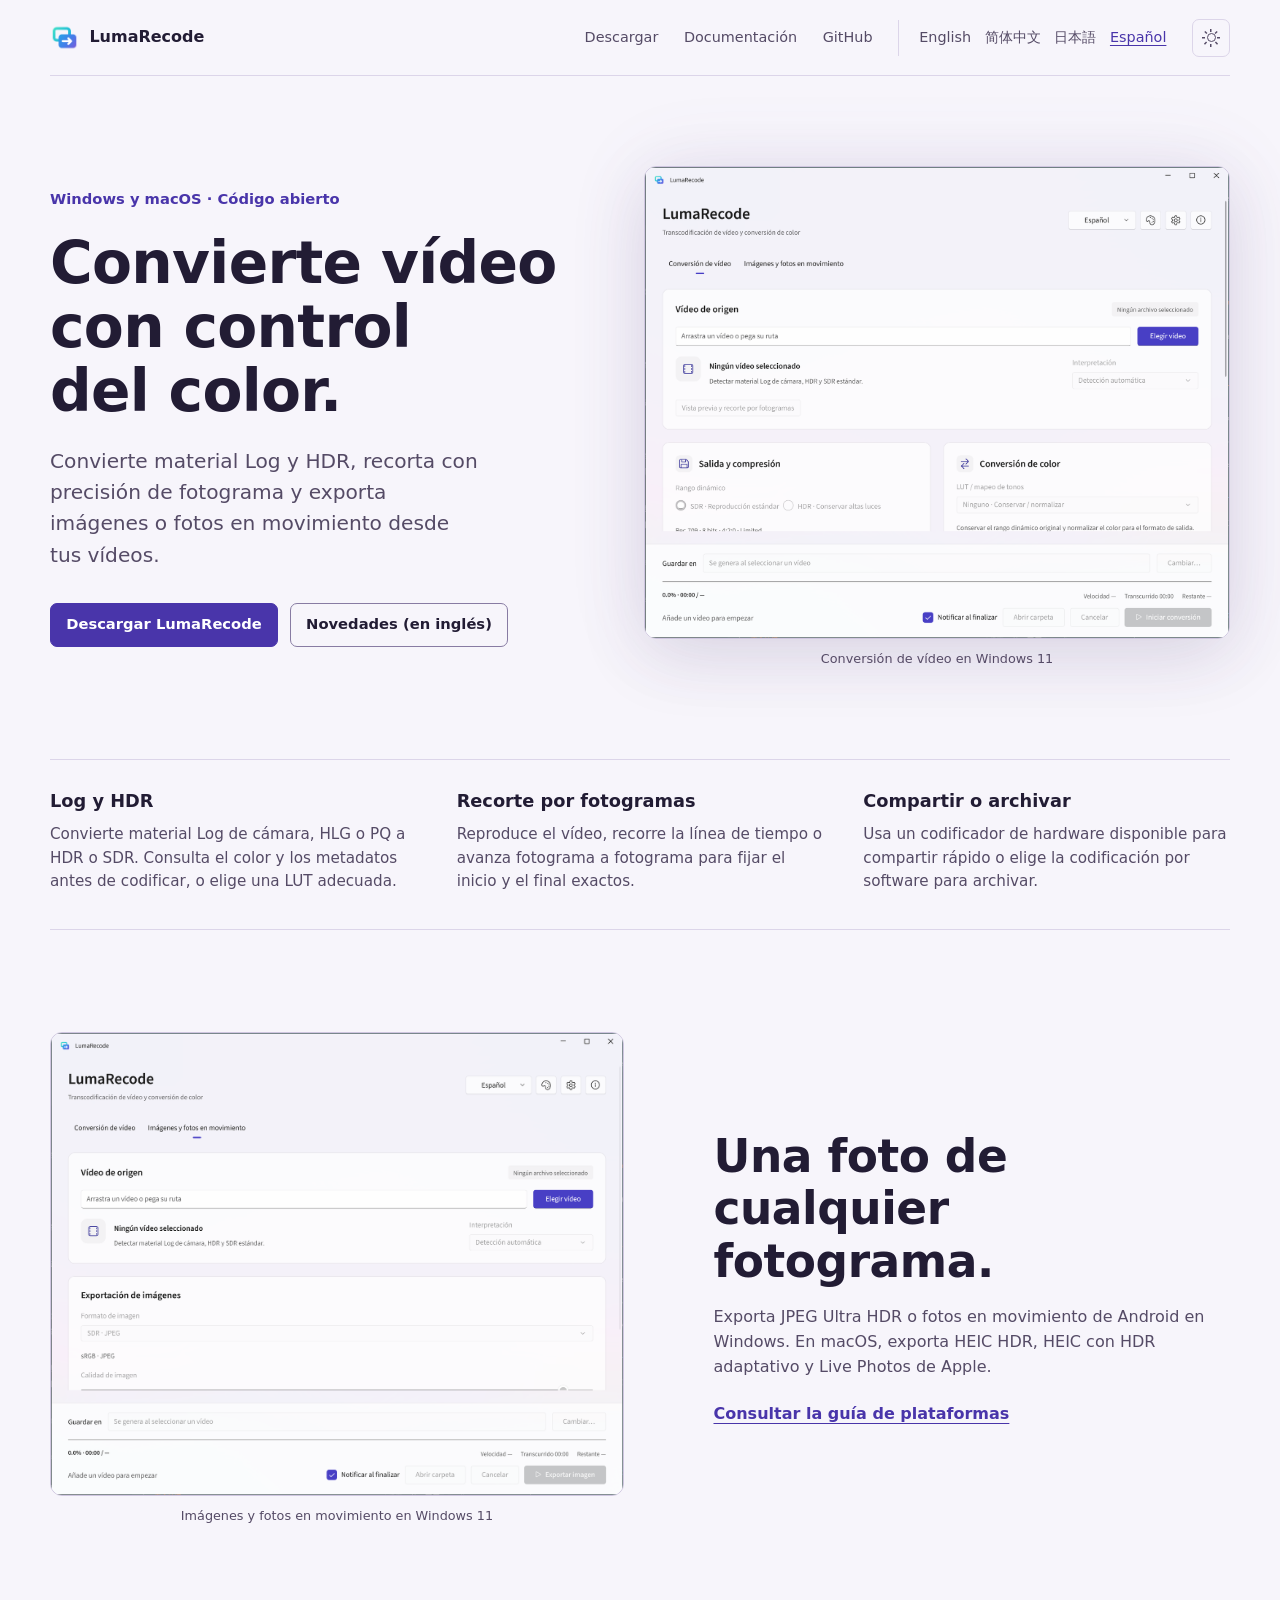
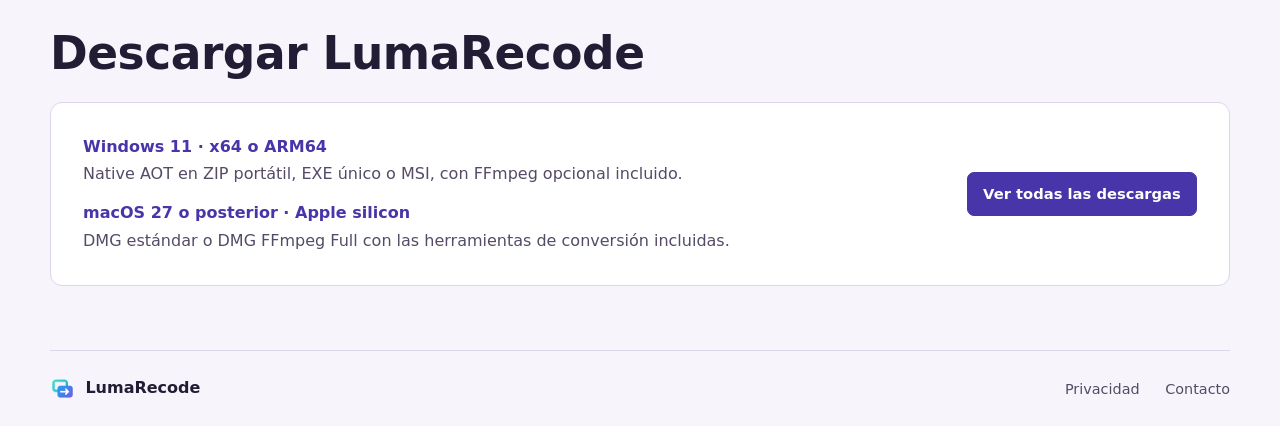
==== commit 373026e6: "Show a sun or moon in the appearance control Co-authored-by: codex <197952311+codex@users.noreply.gi" ====
--- a/site/es/index.html
+++ b/site/es/index.html
@@ -13,8 +13,8 @@
   <link rel="alternate" hreflang="x-default" href="https://lumarecode.miku552.top/">
   <script src="../language.js"></script>
   <link rel="icon" href="../assets/lumarecode.png" type="image/png">
-  <script src="../appearance.js?v=2"></script>
-  <link rel="stylesheet" href="../style.css?v=2">
+  <script src="../appearance.js?v=3"></script>
+  <link rel="stylesheet" href="../style.css?v=3">
   <title>LumaRecode · Transcodificación de vídeo para Windows y macOS</title>
 </head>
 <body>
@@ -34,7 +34,7 @@
         <a href="./" data-language="es" lang="es" hreflang="es" aria-current="page">Español</a>
       </nav>
       <details class="theme-picker" data-label="Apariencia" hidden>
-        <summary>Tema del sistema</summary>
+        <summary aria-label="Apariencia"><span class="theme-icon" aria-hidden="true"></span></summary>
         <div class="theme-menu" role="group" aria-label="Apariencia">
           <button type="button" data-mode="system" aria-pressed="true">Tema del sistema</button>
           <button type="button" data-mode="light" aria-pressed="false">Tema claro</button>
--- a/site/style.css
+++ b/site/style.css
@@ -65,11 +65,10 @@
 .locale-nav [aria-current="page"] { color: var(--accent); text-decoration: underline; }
 .theme-picker { position: relative; font-size: .9rem; }
 .theme-picker summary {
-  display: flex;
-  align-items: center;
-  gap: .65rem;
-  min-height: 36px;
-  padding: .25rem .7rem;
+  display: grid;
+  place-items: center;
+  width: 38px;
+  height: 38px;
   border: 1px solid var(--line);
   border-radius: 7px;
   color: var(--muted);
@@ -77,19 +76,46 @@
   cursor: pointer;
 }
 .theme-picker summary::-webkit-details-marker { display: none; }
-.theme-picker summary::after {
-  content: "";
-  width: .38rem;
-  height: .38rem;
-  border-right: 1px solid;
-  border-bottom: 1px solid;
-  transform: translateY(-.1rem) rotate(45deg);
-}
 .theme-picker summary:hover, .theme-picker[open] summary {
   background: var(--panel);
   border-color: var(--button-border);
   color: var(--text);
 }
+.theme-icon {
+  --ray: linear-gradient(currentColor, currentColor);
+  position: relative;
+  display: grid;
+  place-items: center;
+  width: 18px;
+  height: 18px;
+  background: var(--ray) center top / 1.5px 3px no-repeat,
+              var(--ray) center bottom / 1.5px 3px no-repeat,
+              var(--ray) left center / 3px 1.5px no-repeat,
+              var(--ray) right center / 3px 1.5px no-repeat;
+}
+.theme-icon::before {
+  content: "";
+  width: 9px;
+  height: 9px;
+  border: 1.5px solid;
+  border-radius: 50%;
+}
+.theme-icon::after {
+  content: "";
+  position: absolute;
+  inset: 0;
+  background: inherit;
+  transform: rotate(45deg);
+}
+:root[data-appearance="dark"] .theme-icon { background: none; }
+:root[data-appearance="dark"] .theme-icon::before {
+  width: 15px;
+  height: 15px;
+  border: 0;
+  box-shadow: inset 4px -2px 0 currentColor;
+  transform: rotate(-12deg);
+}
+:root[data-appearance="dark"] .theme-icon::after { display: none; }
 .theme-menu {
   position: absolute;
   z-index: 3;
@@ -228,9 +254,9 @@
 @media (max-width: 560px) {
   .topbar, .footer { align-items: flex-start; flex-direction: column; gap: .9rem; }
   nav { gap: .55rem 1.05rem; }
-  .site-nav { justify-content: flex-start; }
-  .locale-nav { border-inline-start: 0; padding-inline-start: 0; }
-  .theme-menu { inset-inline: 0 auto; }
+  .site-nav { width: 100%; justify-content: flex-start; gap: .4rem .55rem; }
+  .locale-nav { border-inline-start: 0; padding-inline-start: 0; gap: .15rem .55rem; }
+  .theme-picker { margin-inline-start: auto; }
   .workflow, .download-panel { grid-template-columns: 1fr; }
   .download-panel .button { justify-self: start; }
 }
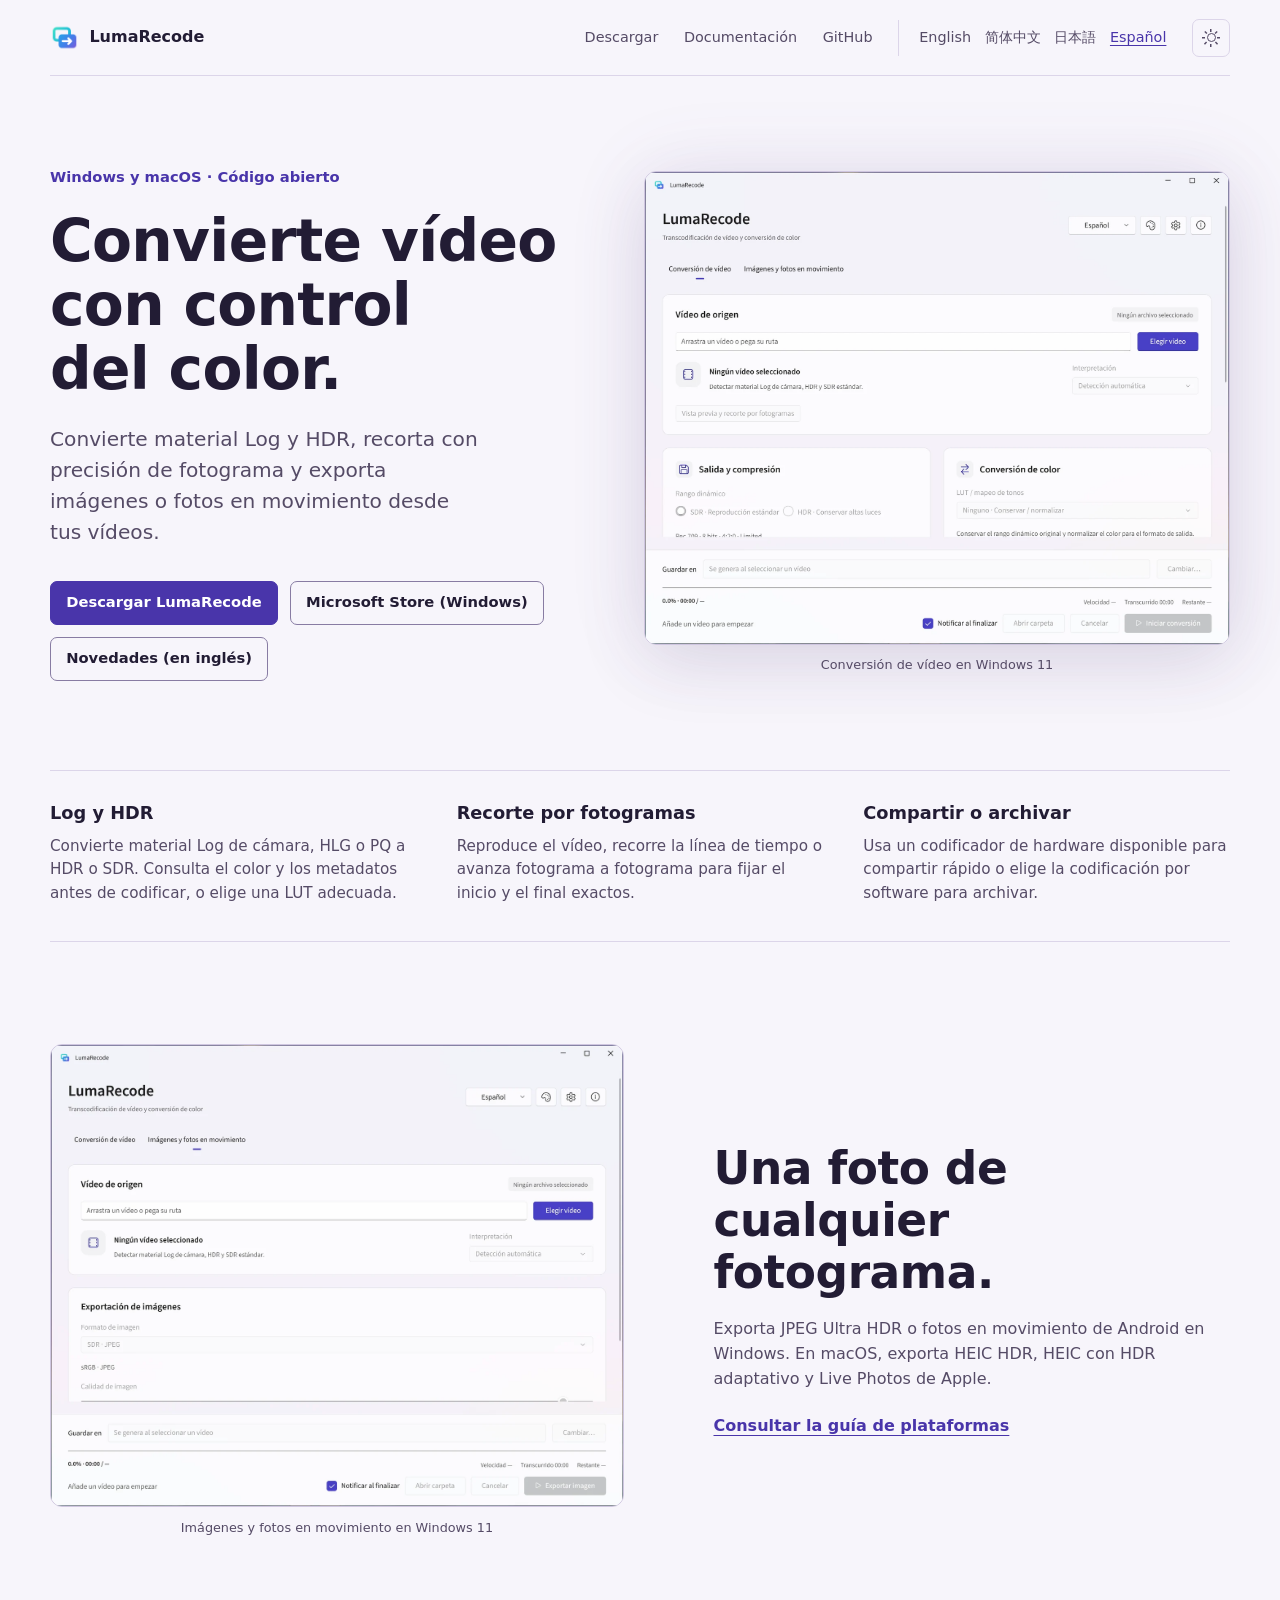
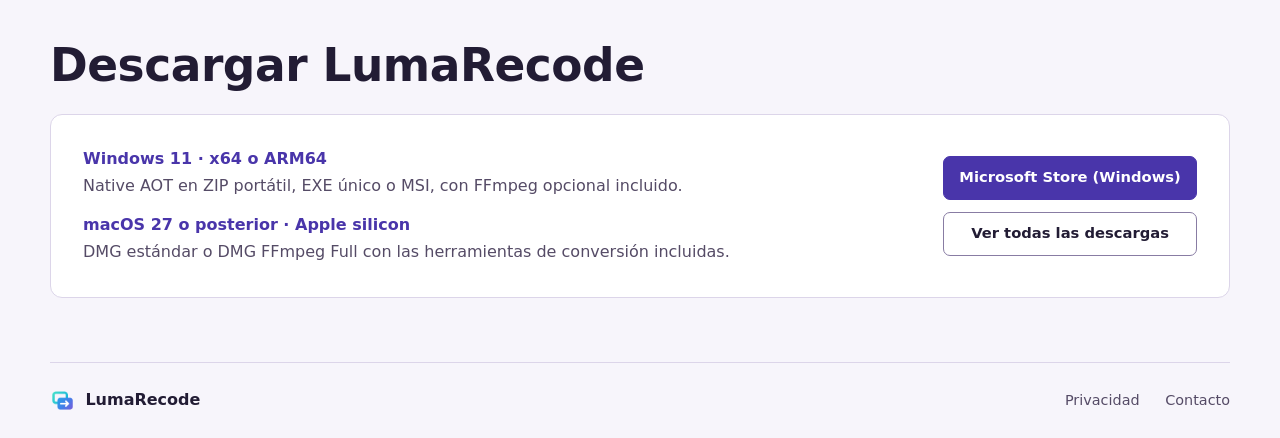
==== commit 3956d53c: "Add Microsoft Store links to README and project website" ====
--- a/site/es/index.html
+++ b/site/es/index.html
@@ -51,6 +51,7 @@
         <p class="lede">Convierte material Log y HDR, recorta con precisión de fotograma y exporta imágenes o fotos en movimiento desde tus vídeos.</p>
         <div class="actions">
           <a class="button filled" href="#downloads">Descargar LumaRecode</a>
+          <a class="button" href="https://apps.microsoft.com/detail/9N71VF8GJT6F">Microsoft Store (Windows)</a>
           <a class="button" href="https://github.com/MIKU552/LumaRecode/blob/main/CHANGELOG.md#english" hreflang="en">Novedades (en inglés)</a>
         </div>
       </div>
@@ -103,7 +104,10 @@
             <dd>DMG estándar o DMG FFmpeg Full con las herramientas de conversión incluidas.</dd>
           </div>
         </dl>
-        <a class="button filled" href="https://github.com/MIKU552/LumaRecode/releases/latest">Ver todas las descargas</a>
+        <div class="download-actions">
+          <a class="button filled" href="https://apps.microsoft.com/detail/9N71VF8GJT6F">Microsoft Store (Windows)</a>
+          <a class="button" href="https://github.com/MIKU552/LumaRecode/releases/latest">Ver todas las descargas</a>
+        </div>
       </div>
     </section>
   </main>
--- a/site/style.css
+++ b/site/style.css
@@ -234,6 +234,7 @@
   border-radius: 12px;
   background: var(--panel);
 }
+.download-actions { display: grid; gap: .75rem; }
 .download-platforms { display: grid; gap: .9rem; margin: 0; }
 .download-platforms dt { color: var(--accent); font-weight: 600; }
 .download-platforms dd { margin: .15rem 0 0; color: var(--muted); }
@@ -258,7 +259,7 @@
   .locale-nav { border-inline-start: 0; padding-inline-start: 0; gap: .15rem .55rem; }
   .theme-picker { margin-inline-start: auto; }
   .workflow, .download-panel { grid-template-columns: 1fr; }
-  .download-panel .button { justify-self: start; }
+  .download-actions { justify-items: start; }
 }
 
 @media (max-width: 360px) {
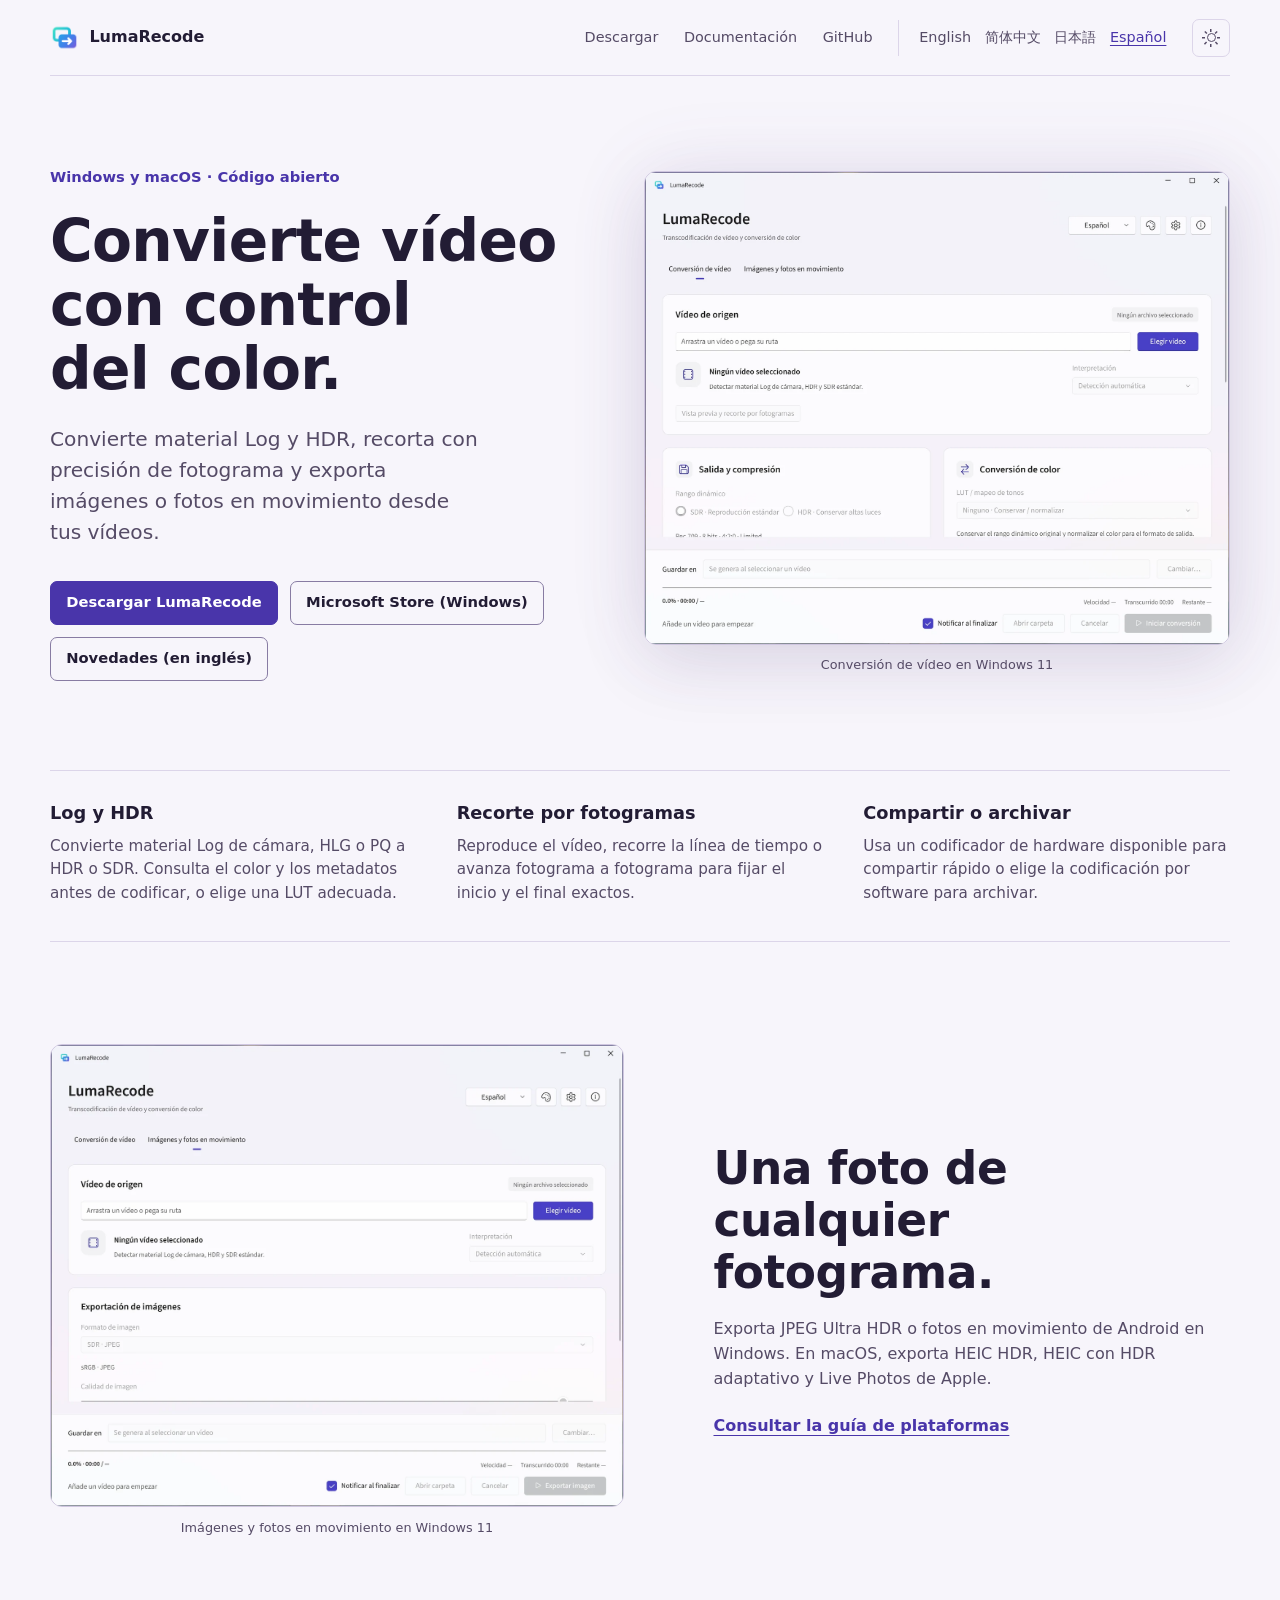
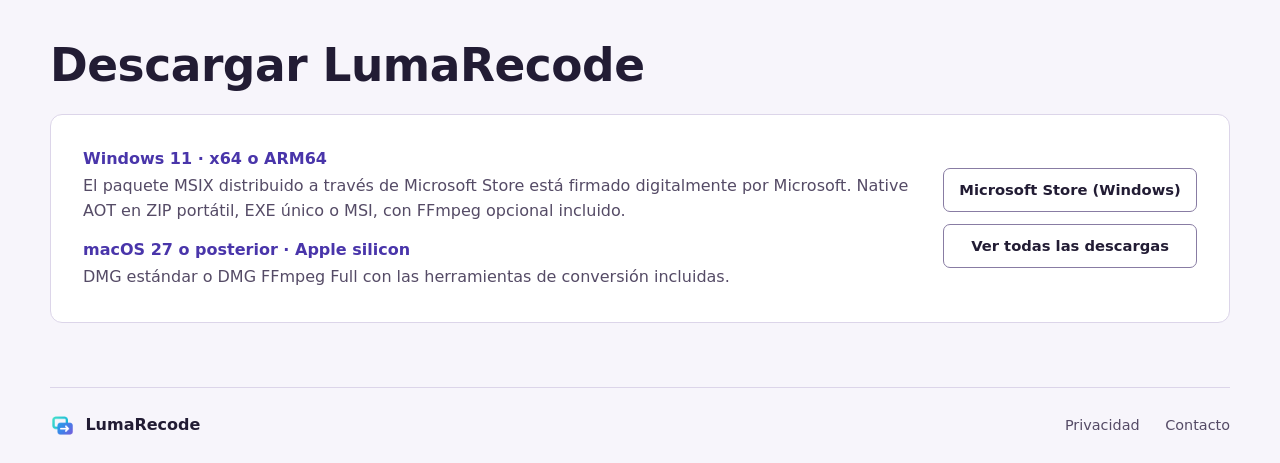
==== commit dabe4361: "Use official Microsoft Store badges and document package signing" ====
--- a/site/es/index.html
+++ b/site/es/index.html
@@ -13,9 +13,10 @@
   <link rel="alternate" hreflang="x-default" href="https://lumarecode.miku552.top/">
   <script src="../language.js"></script>
   <link rel="icon" href="../assets/lumarecode.png" type="image/png">
-  <script src="../appearance.js?v=3"></script>
-  <link rel="stylesheet" href="../style.css?v=3">
+  <script src="../appearance.js?v=4"></script>
+  <link rel="stylesheet" href="../style.css?v=4">
   <title>LumaRecode · Transcodificación de vídeo para Windows y macOS</title>
+  <script type="module" src="https://get.microsoft.com/badge/ms-store-badge.bundled.js"></script>
 </head>
 <body>
   <a class="skip" href="#main">Saltar al contenido</a>
@@ -51,7 +52,8 @@
         <p class="lede">Convierte material Log y HDR, recorta con precisión de fotograma y exporta imágenes o fotos en movimiento desde tus vídeos.</p>
         <div class="actions">
           <a class="button filled" href="#downloads">Descargar LumaRecode</a>
-          <a class="button" href="https://apps.microsoft.com/detail/9N71VF8GJT6F">Microsoft Store (Windows)</a>
+          <ms-store-badge productid="9N71VF8GJT6F" productname="LumaRecode" window-mode="full" language="es" theme="auto" animation="off"></ms-store-badge>
+          <a class="button store-fallback" href="https://apps.microsoft.com/detail/9N71VF8GJT6F">Microsoft Store (Windows)</a>
           <a class="button" href="https://github.com/MIKU552/LumaRecode/blob/main/CHANGELOG.md#english" hreflang="en">Novedades (en inglés)</a>
         </div>
       </div>
@@ -97,7 +99,7 @@
         <dl class="download-platforms">
           <div>
             <dt>Windows 11 · x64 o ARM64</dt>
-            <dd>Native AOT en ZIP portátil, EXE único o MSI, con FFmpeg opcional incluido.</dd>
+            <dd>El paquete MSIX distribuido a través de Microsoft Store está firmado digitalmente por Microsoft. Native AOT en ZIP portátil, EXE único o MSI, con FFmpeg opcional incluido.</dd>
           </div>
           <div>
             <dt>macOS 27 o posterior · Apple silicon</dt>
@@ -105,7 +107,8 @@
           </div>
         </dl>
         <div class="download-actions">
-          <a class="button filled" href="https://apps.microsoft.com/detail/9N71VF8GJT6F">Microsoft Store (Windows)</a>
+          <ms-store-badge productid="9N71VF8GJT6F" productname="LumaRecode" window-mode="full" language="es" theme="auto" animation="off"></ms-store-badge>
+          <a class="button store-fallback" href="https://apps.microsoft.com/detail/9N71VF8GJT6F">Microsoft Store (Windows)</a>
           <a class="button" href="https://github.com/MIKU552/LumaRecode/releases/latest">Ver todas las descargas</a>
         </div>
       </div>
--- a/site/style.css
+++ b/site/style.css
@@ -178,7 +178,11 @@
 .hero h1:lang(en) { font-size: clamp(2.25rem, 4.15vw, 3.5rem); }
 .lede { margin-top: 1.4rem; max-width: 34ch; font-size: clamp(1.06rem, 1.6vw, 1.26rem); }
 p, figcaption { color: var(--muted); }
-.actions { display: flex; flex-wrap: wrap; gap: .75rem; margin-top: 2rem; }
+.actions { display: flex; flex-wrap: wrap; align-items: center; gap: .75rem; margin-top: 2rem; }
+ms-store-badge { display: inline-flex; max-width: 100%; align-self: center; justify-self: start; }
+ms-store-badge::part(img) { max-width: 200px; max-height: 52px; }
+ms-store-badge:not(:defined) { display: none; }
+ms-store-badge:defined + .store-fallback { display: none; }
 .button {
   display: inline-flex;
   align-items: center;
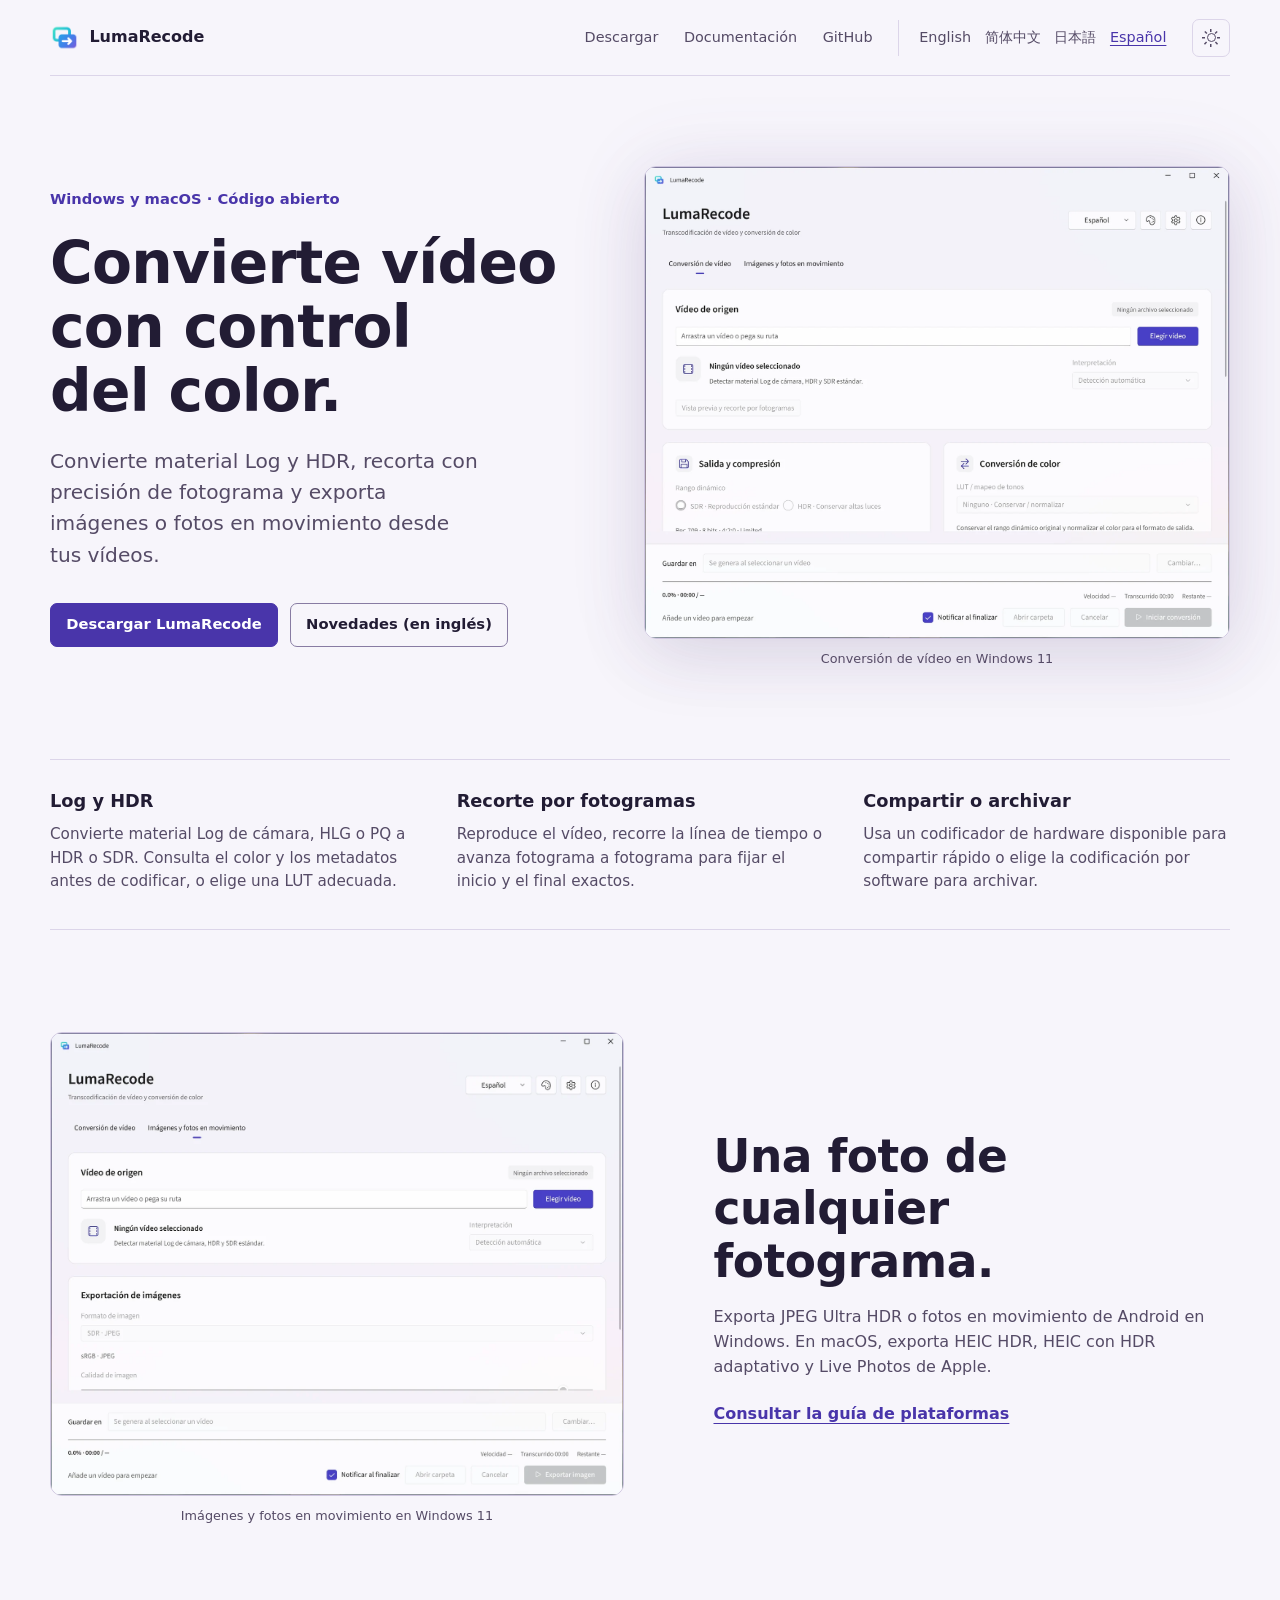
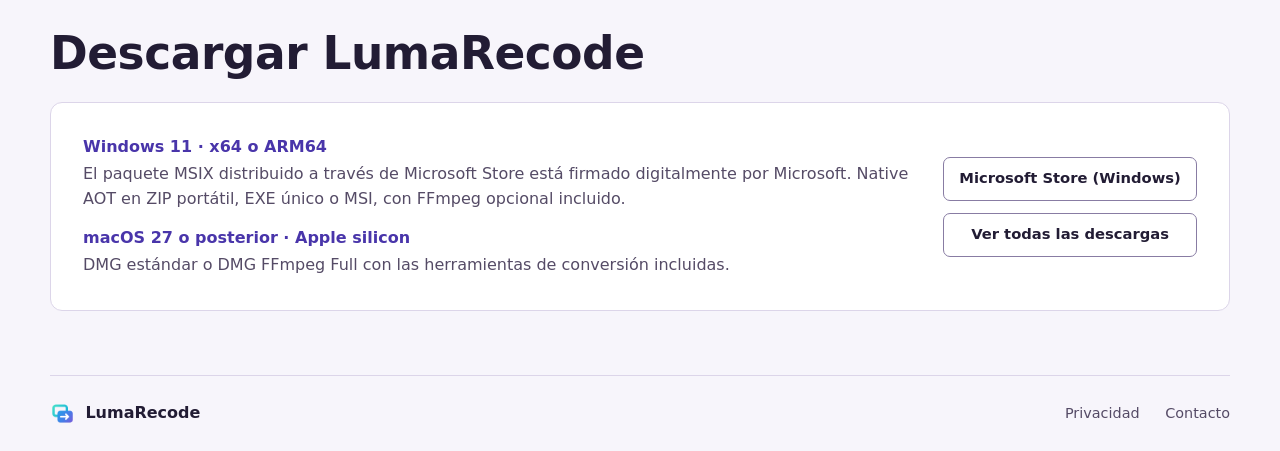
==== commit 89f1df3c: "Keep Store badge in downloads and adapt README badges to color scheme" ====
--- a/site/es/index.html
+++ b/site/es/index.html
@@ -52,8 +52,6 @@
         <p class="lede">Convierte material Log y HDR, recorta con precisión de fotograma y exporta imágenes o fotos en movimiento desde tus vídeos.</p>
         <div class="actions">
           <a class="button filled" href="#downloads">Descargar LumaRecode</a>
-          <ms-store-badge productid="9N71VF8GJT6F" productname="LumaRecode" window-mode="full" language="es" theme="auto" animation="off"></ms-store-badge>
-          <a class="button store-fallback" href="https://apps.microsoft.com/detail/9N71VF8GJT6F">Microsoft Store (Windows)</a>
           <a class="button" href="https://github.com/MIKU552/LumaRecode/blob/main/CHANGELOG.md#english" hreflang="en">Novedades (en inglés)</a>
         </div>
       </div>
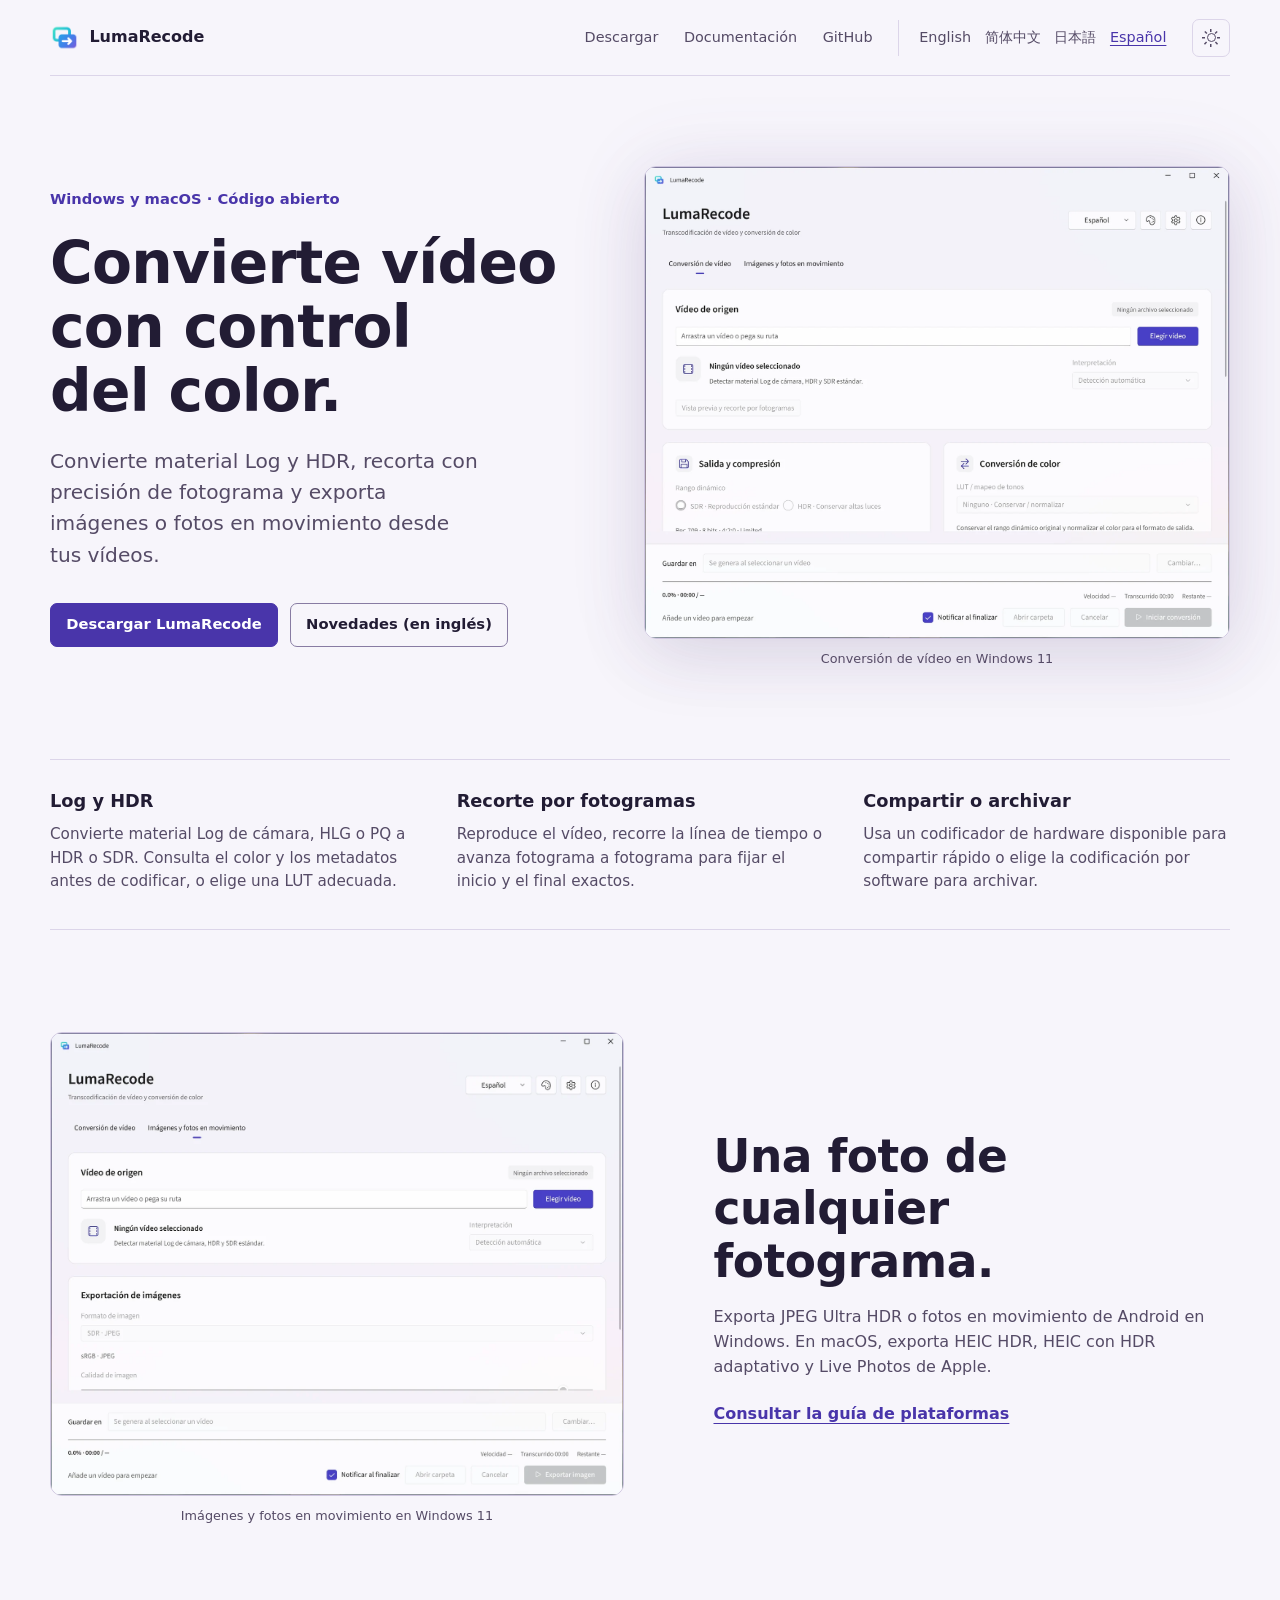
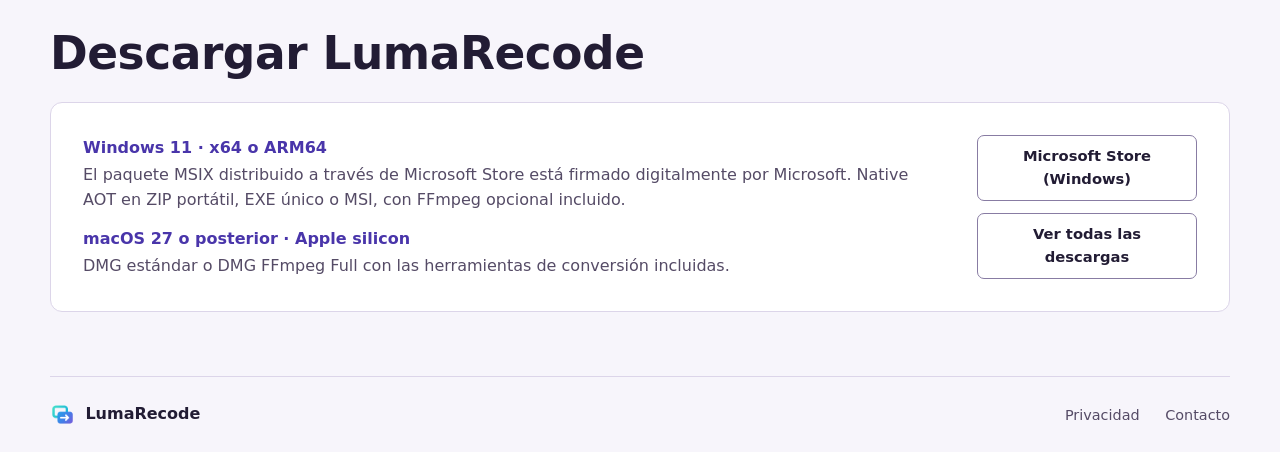
==== commit 014cd5d1: "Align Store badge and download button widths across locales" ====
--- a/site/es/index.html
+++ b/site/es/index.html
@@ -14,7 +14,7 @@
   <script src="../language.js"></script>
   <link rel="icon" href="../assets/lumarecode.png" type="image/png">
   <script src="../appearance.js?v=4"></script>
-  <link rel="stylesheet" href="../style.css?v=4">
+  <link rel="stylesheet" href="../style.css?v=5">
   <title>LumaRecode · Transcodificación de vídeo para Windows y macOS</title>
   <script type="module" src="https://get.microsoft.com/badge/ms-store-badge.bundled.js"></script>
 </head>
--- a/site/style.css
+++ b/site/style.css
@@ -179,8 +179,8 @@
 .lede { margin-top: 1.4rem; max-width: 34ch; font-size: clamp(1.06rem, 1.6vw, 1.26rem); }
 p, figcaption { color: var(--muted); }
 .actions { display: flex; flex-wrap: wrap; align-items: center; gap: .75rem; margin-top: 2rem; }
-ms-store-badge { display: inline-flex; max-width: 100%; align-self: center; justify-self: start; }
-ms-store-badge::part(img) { max-width: 200px; max-height: 52px; }
+ms-store-badge { display: block; width: 100%; min-width: 0; }
+ms-store-badge::part(img) { display: block; width: 100%; height: auto; }
 ms-store-badge:not(:defined) { display: none; }
 ms-store-badge:defined + .store-fallback { display: none; }
 .button {
@@ -238,7 +238,8 @@
   border-radius: 12px;
   background: var(--panel);
 }
-.download-actions { display: grid; gap: .75rem; }
+.download-actions { display: grid; gap: .75rem; width: 220px; max-width: 100%; }
+.download-actions .button { width: 100%; min-width: 0; text-align: center; }
 .download-platforms { display: grid; gap: .9rem; margin: 0; }
 .download-platforms dt { color: var(--accent); font-weight: 600; }
 .download-platforms dd { margin: .15rem 0 0; color: var(--muted); }
@@ -263,7 +264,7 @@
   .locale-nav { border-inline-start: 0; padding-inline-start: 0; gap: .15rem .55rem; }
   .theme-picker { margin-inline-start: auto; }
   .workflow, .download-panel { grid-template-columns: 1fr; }
-  .download-actions { justify-items: start; }
+  .download-actions { justify-self: start; }
 }
 
 @media (max-width: 360px) {
